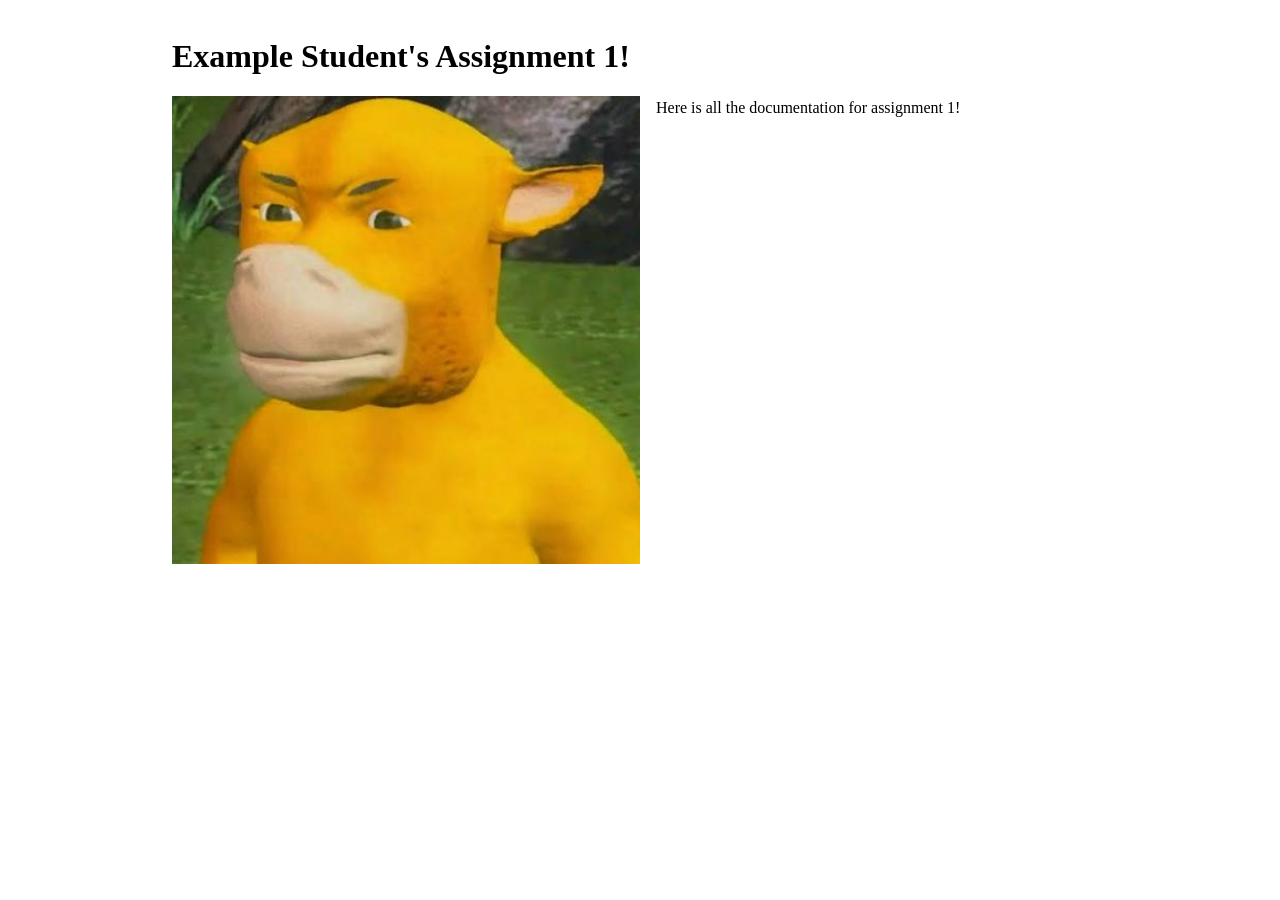
==== docs/a1.html @ b8e3e9c8 "change the style of the website" ====
<!DOCTYPE html>
<html>
  <head>
    <meta charset="utf-8" />
    <meta name="viewport" content="width=device-width, maximum-scale=1.0" />

    <title>Example Student's HCDE 439 Physical Computing Page!</title>

    <link href="style.css" rel="stylesheet" type="text/css" />
  </head>
  <body>
    <h1>Example Student's Assignment 1!</h1>
    <div class="header">
      <img src="牛来.jpg" />
      <p>Here is all the documentation for assignment 1!</p>
    </div>
  </body>
</html>
---- docs/style.css ----
@import url("https://fonts.googleapis.com/css2?family=Inter:wght@100;200;300;400;500;600;700;800;900&display=swap");

*,
*::before,
*::after {
  box-sizing: border-box;
}

* {
  margin: 0;
}

img,
picture,
video,
canvas,
svg {
  display: block;
  max-width: 80%;
}

body {
  font-family: "Apple Braille", serif;
  line-height: 1.5;
  -webkit-font-smoothing: antialiased;
  max-width: 1000px;
  padding: 2em;
  margin: auto;
}

h1 {
  font-weight: 800;
}

h2 {
  font-weight: 700;
}

.header {
  display: flex;
  gap: 1em;
  margin-top: 1em;
}

.header img {
  width: 50%;
  object-fit: cover;
}

.grid {
  display: grid;
  grid-template-columns: repeat(auto-fit, minmax(250px, 1fr));
  gap: 1em;
  margin-top: 2em;
}

.assignment a {
  color: #070808;
  text-decoration: none;
}

.assignment a:hover {
  color: #00c4e2;
}

.assignment img {
  aspect-ratio: 1;
  object-fit: cover;
}

.assignment p {
  margin-top: 0.5em;
}
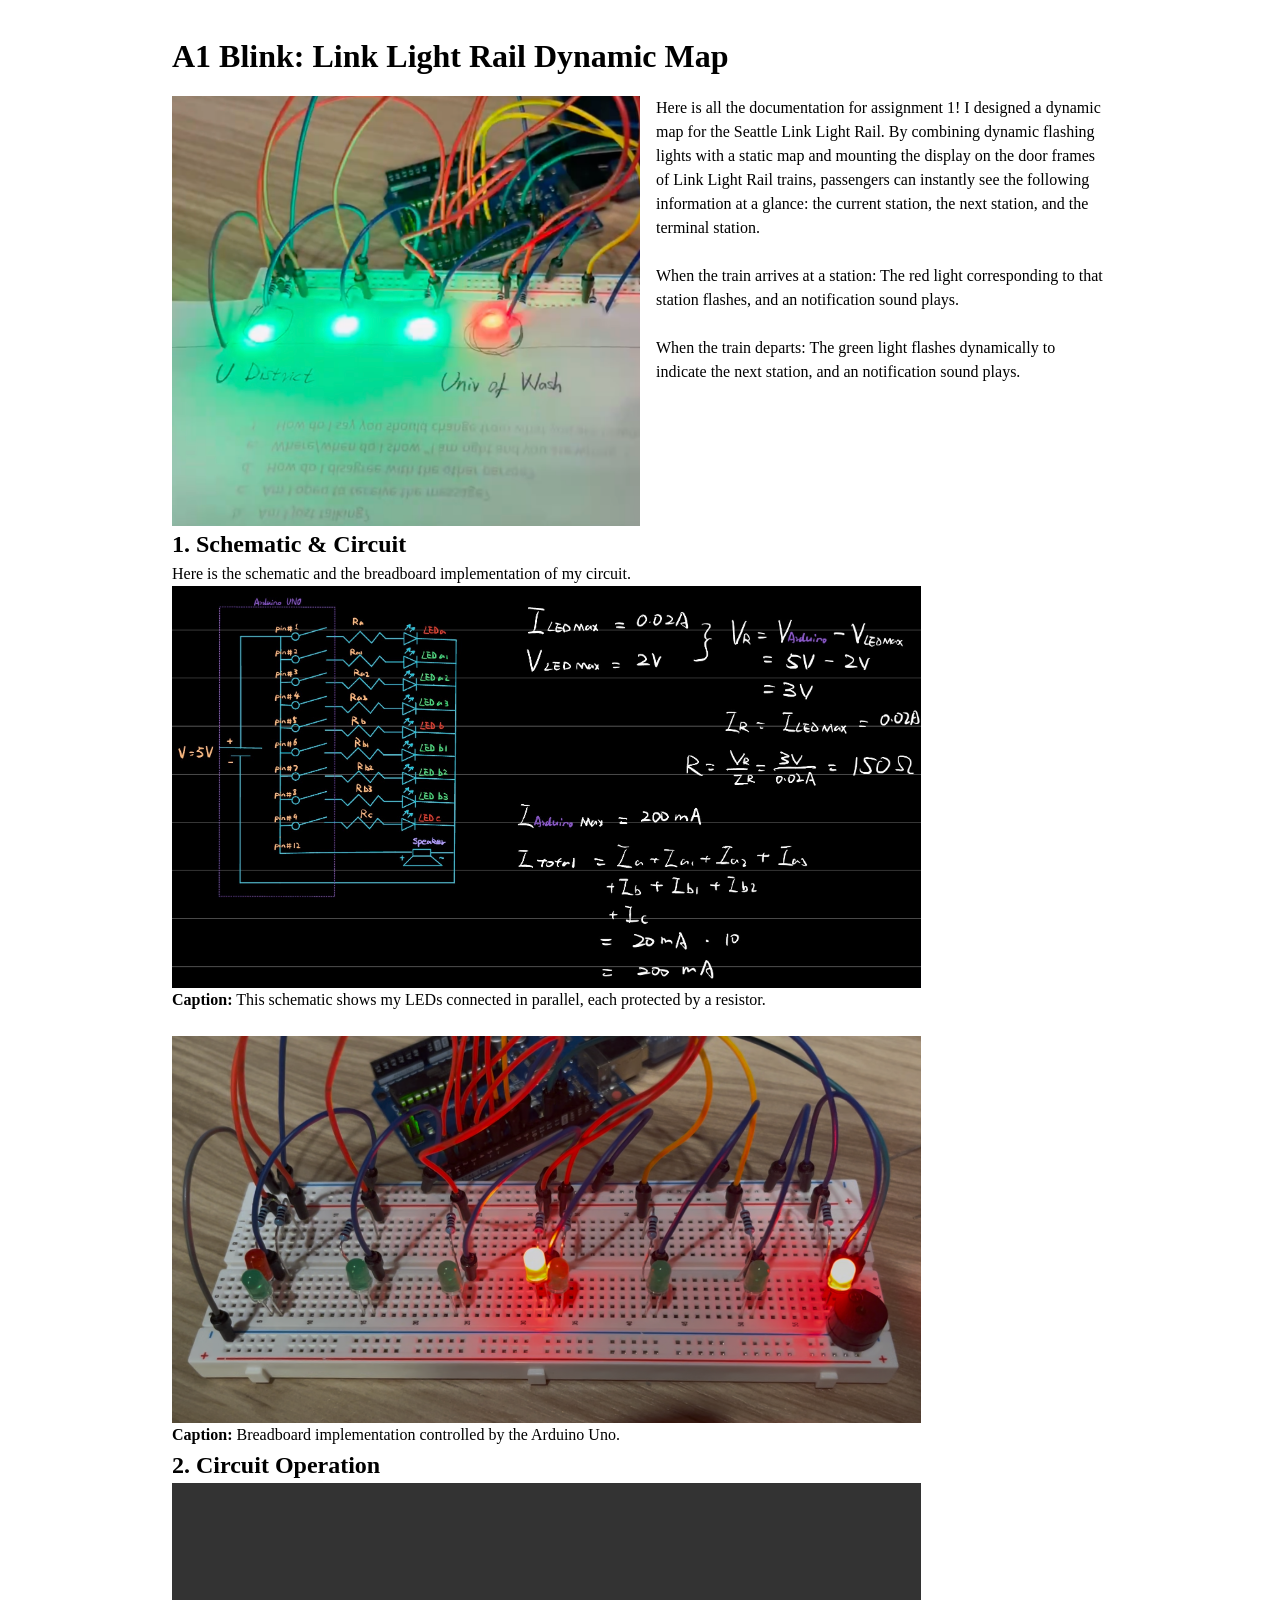
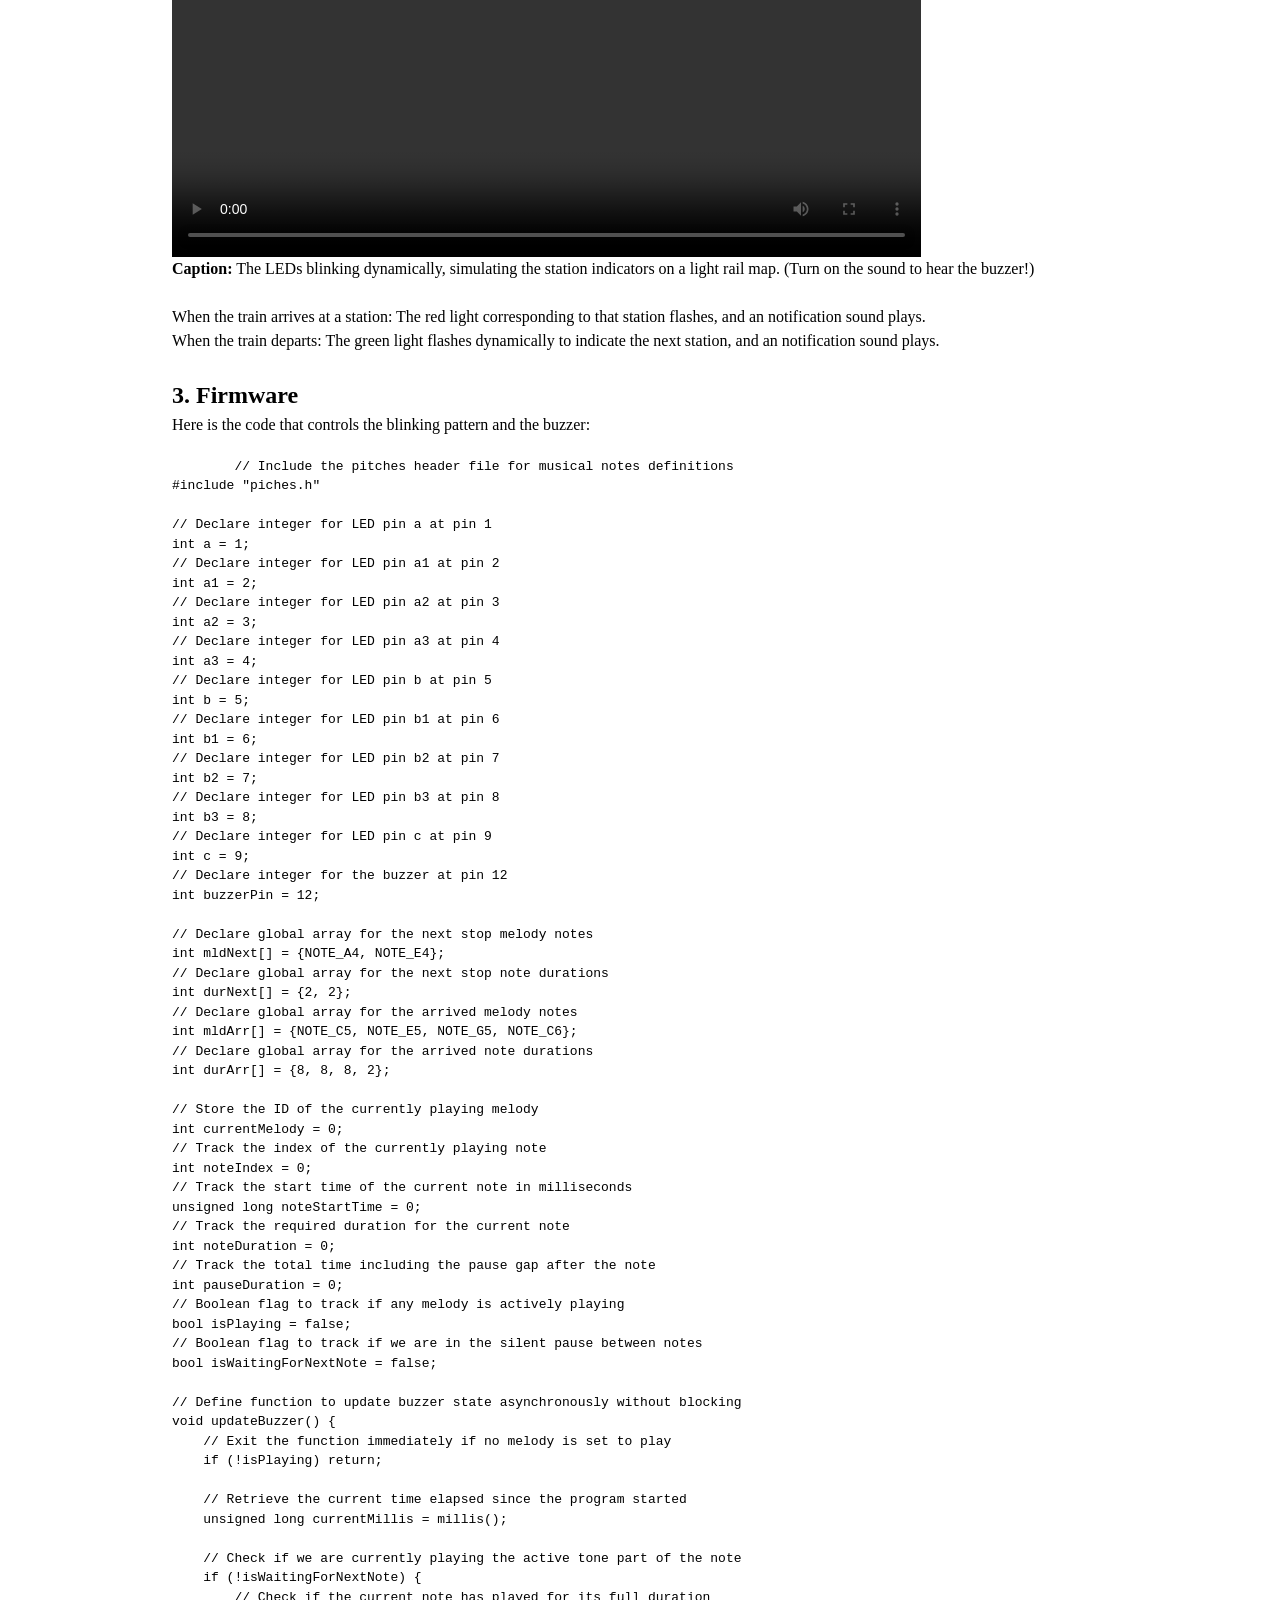
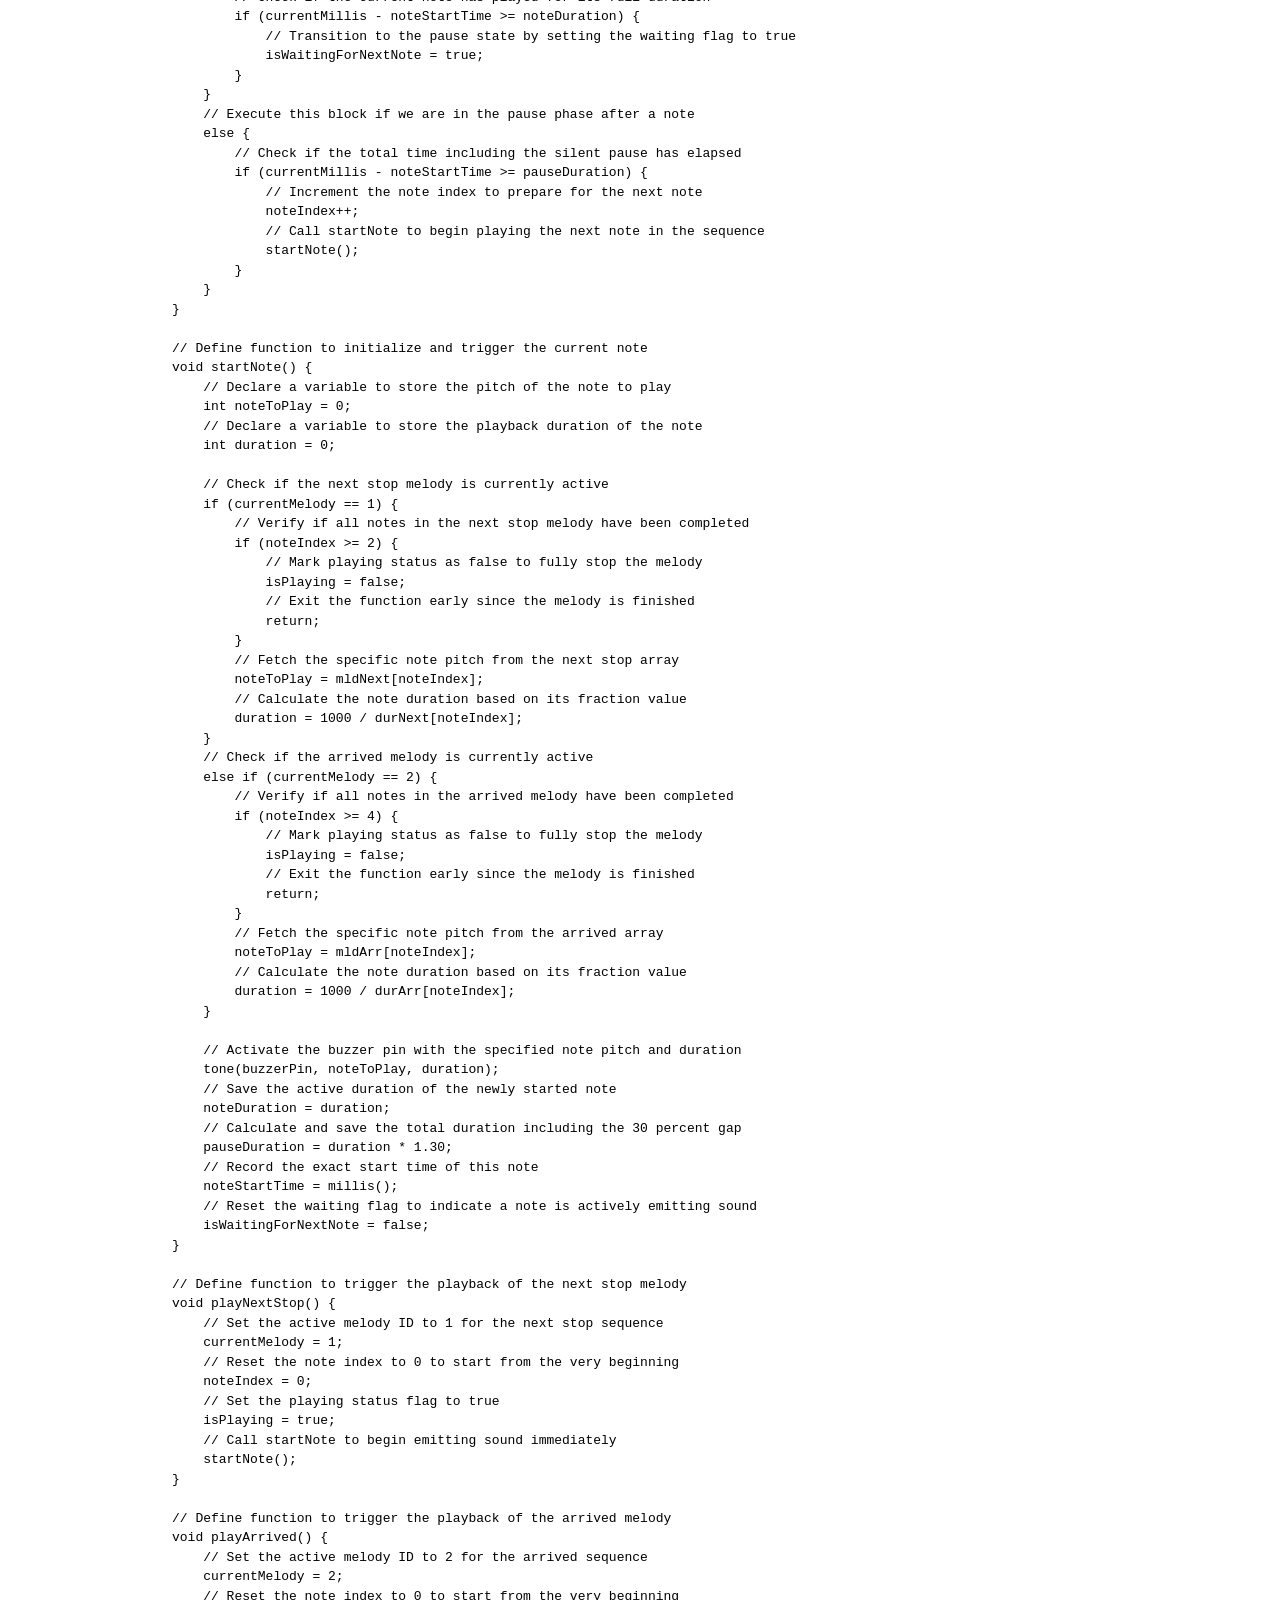
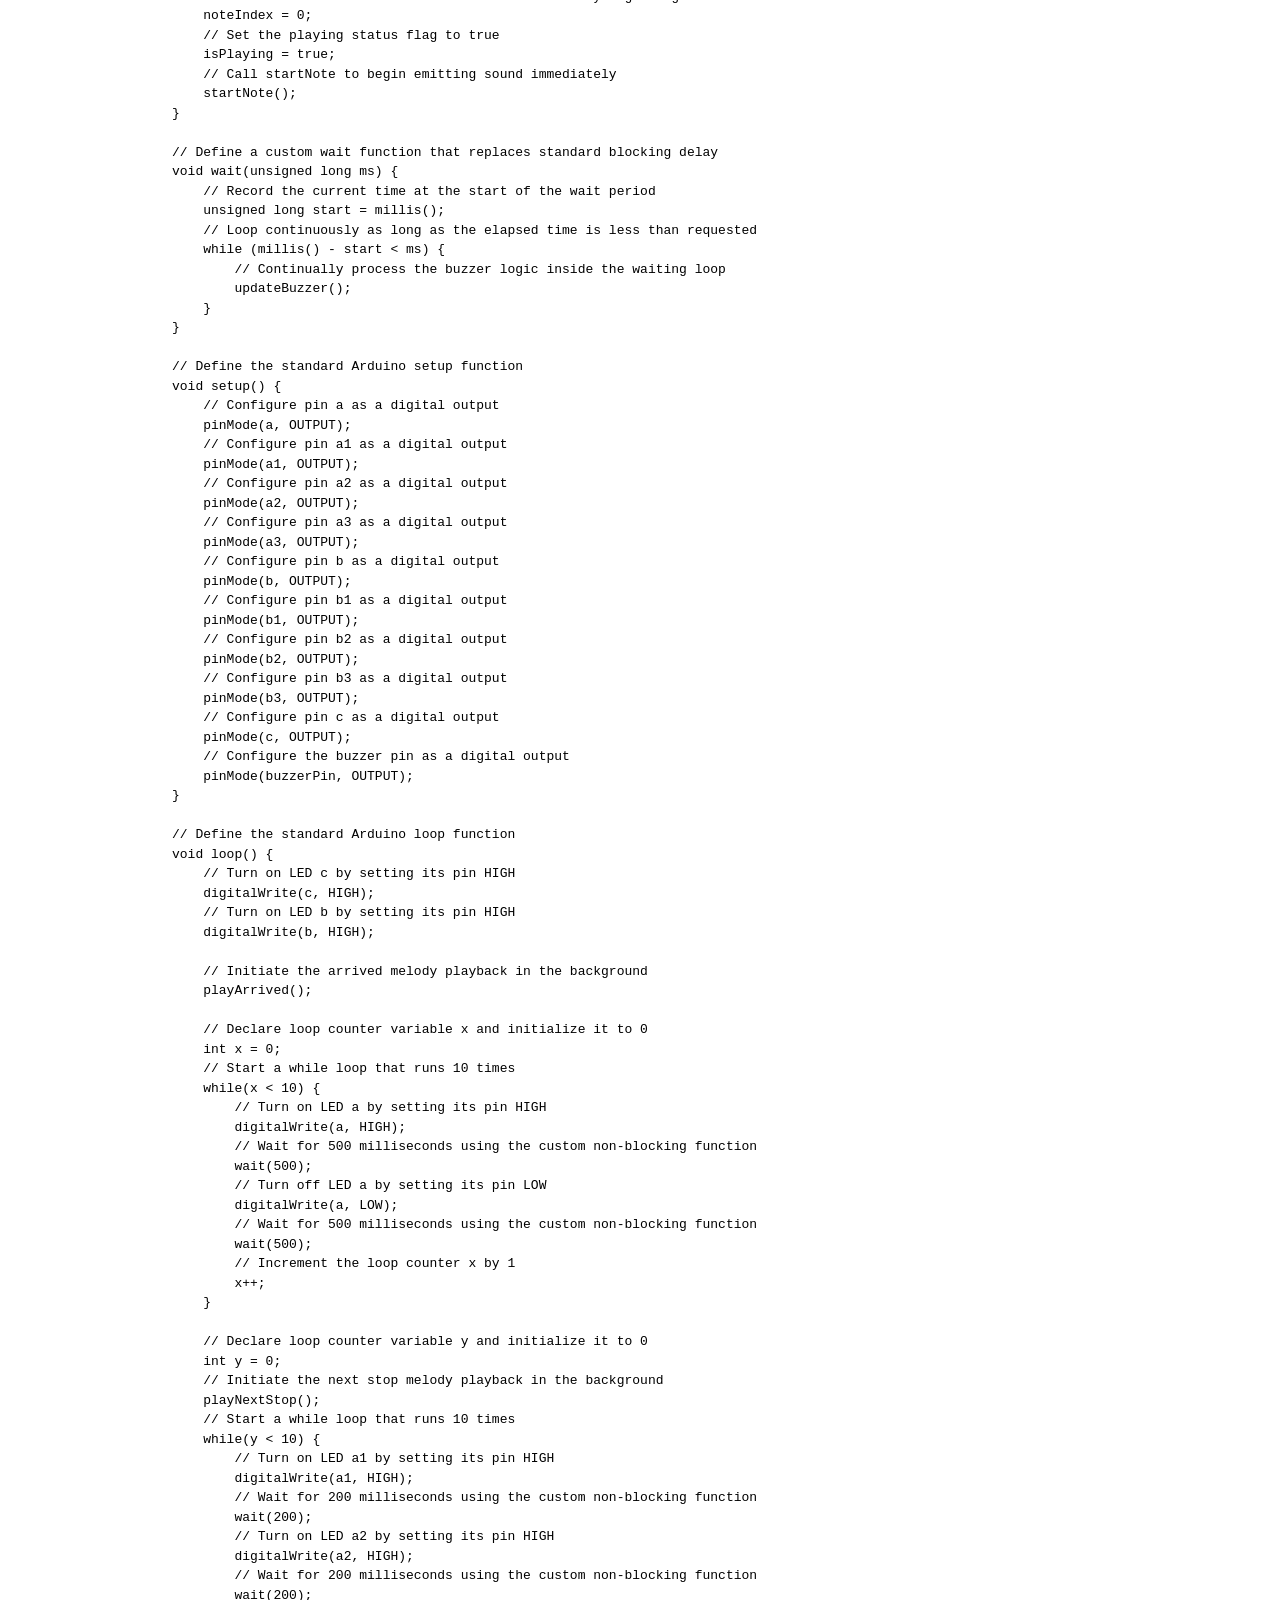
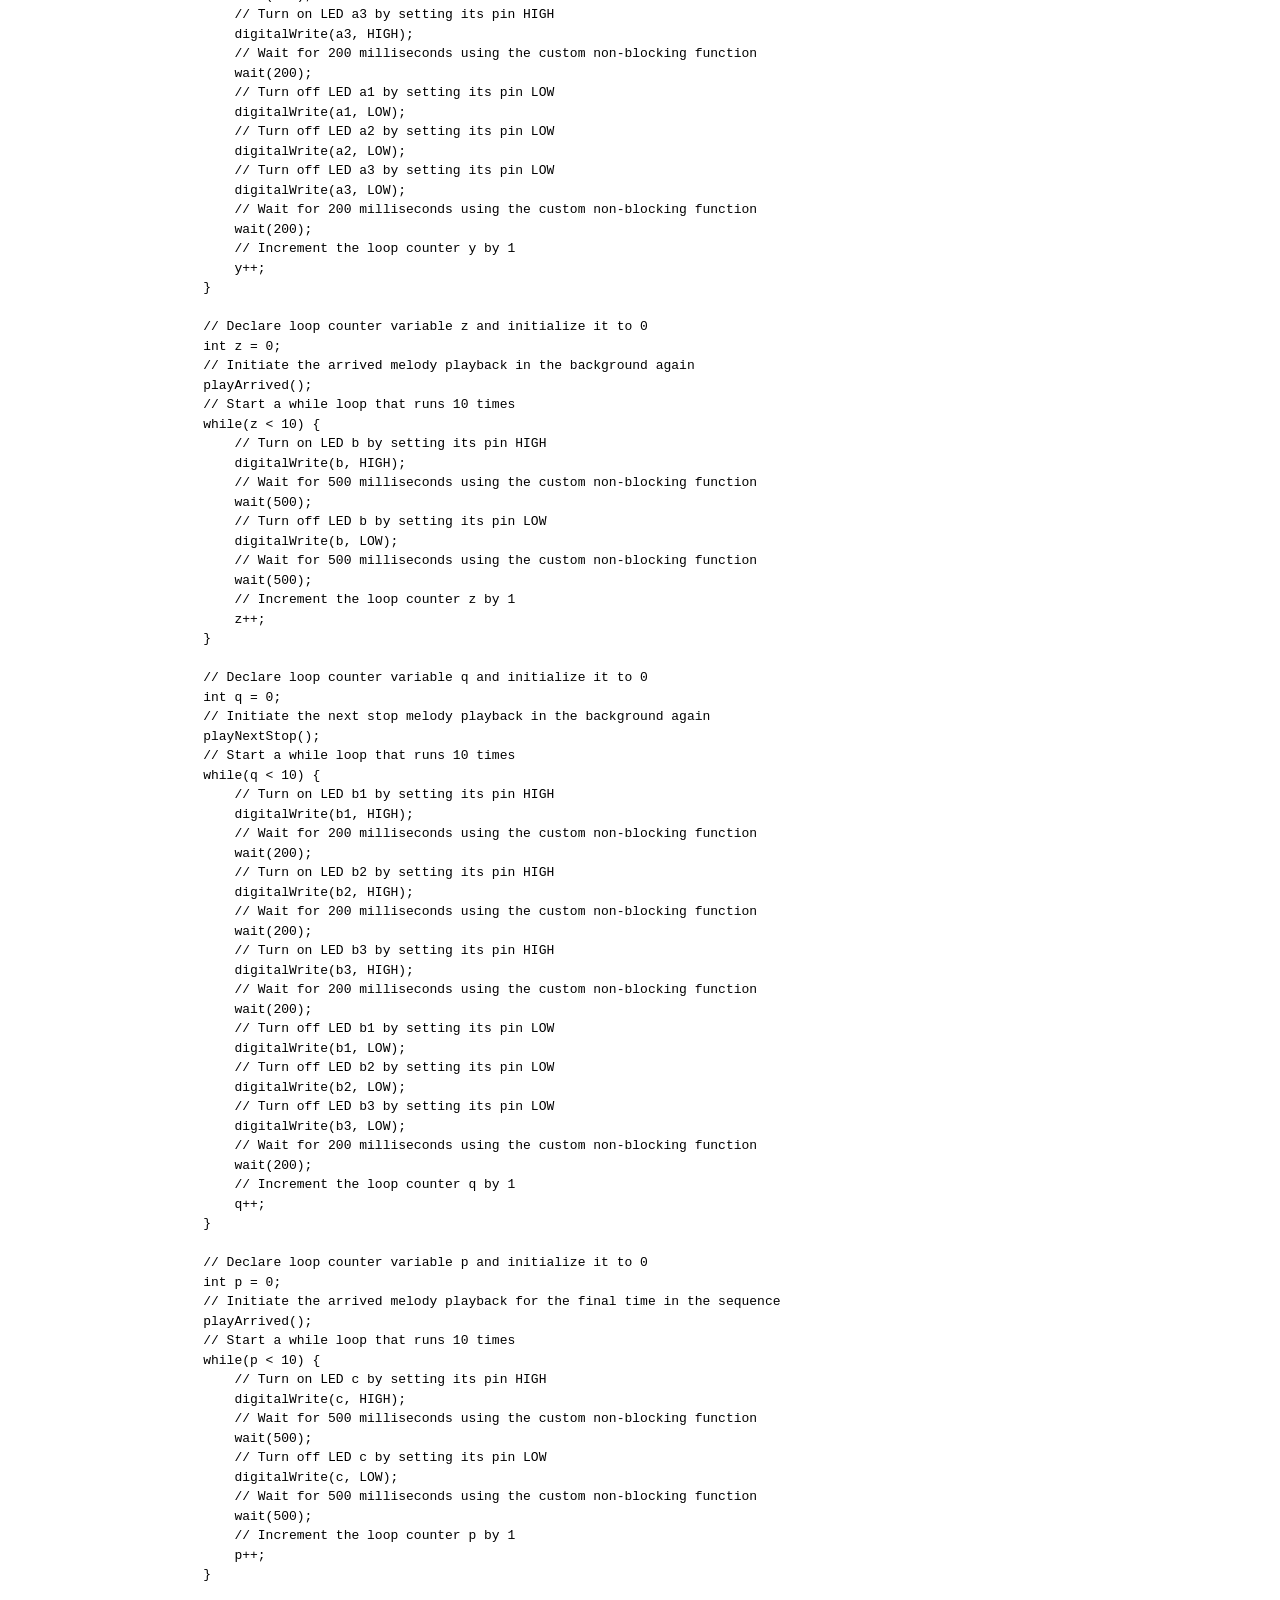
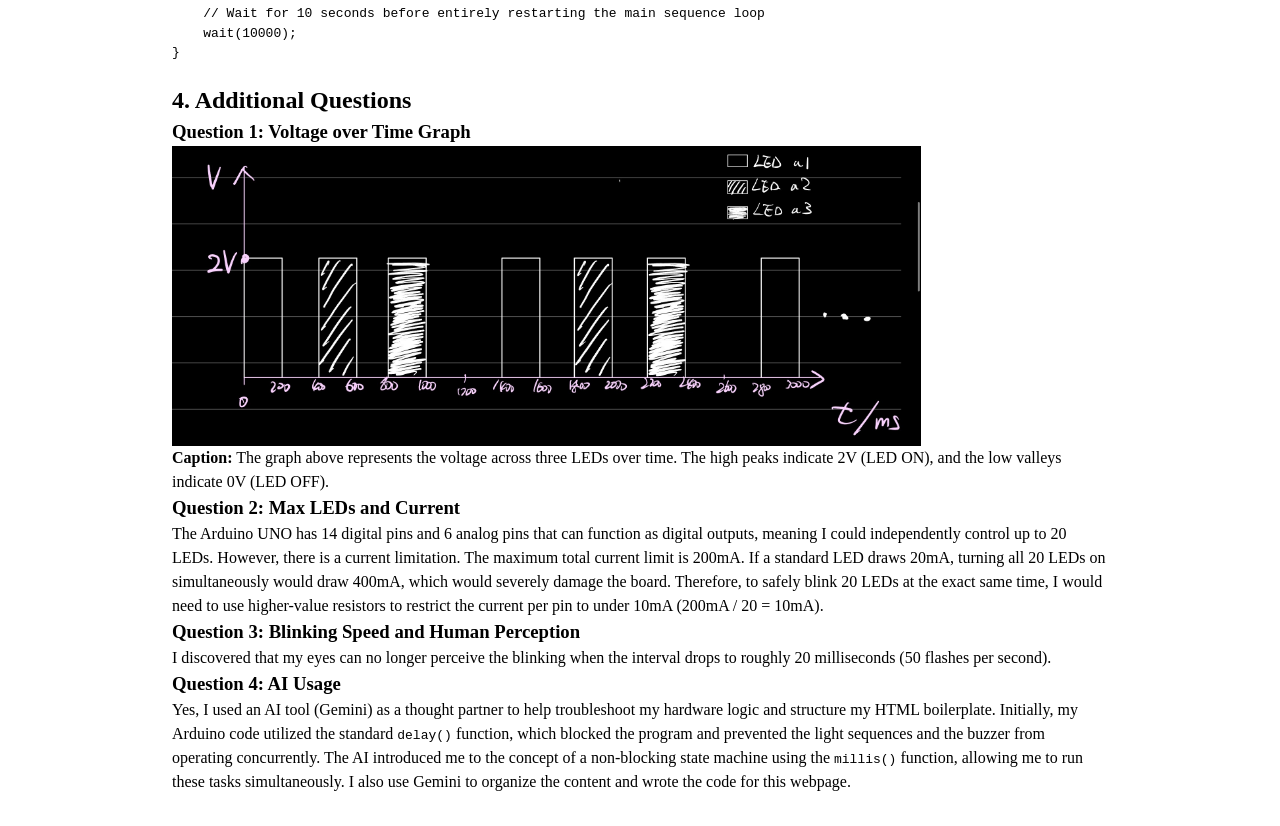
==== commit 59db6fc7: "up date A1" ====
--- a/docs/a1.html
+++ b/docs/a1.html
@@ -3,16 +3,383 @@
   <head>
     <meta charset="utf-8" />
     <meta name="viewport" content="width=device-width, maximum-scale=1.0" />
-
-    <title>Example Student's HCDE 439 Physical Computing Page!</title>
-
+    <title>A1 Blink: Link Light Rail Dynamic Map</title>
     <link href="style.css" rel="stylesheet" type="text/css" />
   </head>
   <body>
-    <h1>Example Student's Assignment 1!</h1>
+    <h1>A1 Blink: Link Light Rail Dynamic Map</h1>
+    
     <div class="header">
-      <img src="牛来.jpg" />
-      <p>Here is all the documentation for assignment 1!</p>
-    </div>
+      <img src="A1 Blink pic.jpg" alt="Cover photo of my light rail map project" />
+      <p>Here is all the documentation for assignment 1! I designed a dynamic map for the Seattle Link Light Rail. By combining dynamic flashing lights with a static map and mounting the display on the door frames of Link Light Rail trains, passengers can instantly see the following information at a glance: the current station, the next station, and the terminal station.
+        <br />
+        <br />When the train arrives at a station: The red light corresponding to that station flashes, and an notification sound plays.
+        <br />
+        <br />When the train departs: The green light flashes dynamically to indicate the next station, and an notification sound plays.</p>
+    </div>
+
+    <div class="section">
+      <h2>1. Schematic & Circuit</h2>
+      <p>Here is the schematic and the breadboard implementation of my circuit.</p>
+      
+      <img src="闪灯电路图.jpg" alt="Circuit Schematic" />
+      <p><strong>Caption:</strong> This schematic shows my LEDs connected in parallel, each protected by a resistor. </p>
+      <br />
+      <img src="插线电路图.jpg" alt="Breadboard Circuit" />
+      <p><strong>Caption:</strong> Breadboard implementation controlled by the Arduino Uno.</p>
+    </div>
+
+    <div class="section">
+      <h2>2. Circuit Operation</h2>
+    
+      <!-- 使用 video 标签插入 MP4，添加 controls 属性显示播放控制条，width="100%" 让视频适应屏幕宽度 -->
+      <video width="100%" controls>
+        <!-- 请把 operation_placeholder.mp4 替换为你真实的 MP4 文件名 -->
+        <source src="动态地图.mp4" type="video/mp4" />
+        <!-- 这行文字只会在用户的浏览器太老旧，不支持视频播放时显示 -->
+        Your browser does not support the video tag.
+      </video>
+    
+      <p><strong>Caption:</strong> The LEDs blinking dynamically, simulating the station indicators on a light rail map. (Turn on the sound to hear the buzzer!)
+        <br />
+        <br />When the train arrives at a station: The red light corresponding to that station flashes, and an notification sound plays.
+        <br />When the train departs: The green light flashes dynamically to indicate the next station, and an notification sound plays.
+        <br />
+        <br />
+      </p>
+    </div>
+
+    <div class="section">
+      <h2>3. Firmware</h2>
+      <p>Here is the code that controls the blinking pattern and the buzzer: </p>
+      <pre><code>
+        // Include the pitches header file for musical notes definitions
+#include "piches.h"
+
+// Declare integer for LED pin a at pin 1
+int a = 1;
+// Declare integer for LED pin a1 at pin 2
+int a1 = 2;
+// Declare integer for LED pin a2 at pin 3
+int a2 = 3;
+// Declare integer for LED pin a3 at pin 4
+int a3 = 4;
+// Declare integer for LED pin b at pin 5
+int b = 5;
+// Declare integer for LED pin b1 at pin 6
+int b1 = 6;
+// Declare integer for LED pin b2 at pin 7
+int b2 = 7;
+// Declare integer for LED pin b3 at pin 8
+int b3 = 8;
+// Declare integer for LED pin c at pin 9
+int c = 9;
+// Declare integer for the buzzer at pin 12
+int buzzerPin = 12;
+
+// Declare global array for the next stop melody notes
+int mldNext[] = {NOTE_A4, NOTE_E4};
+// Declare global array for the next stop note durations
+int durNext[] = {2, 2};
+// Declare global array for the arrived melody notes
+int mldArr[] = {NOTE_C5, NOTE_E5, NOTE_G5, NOTE_C6};
+// Declare global array for the arrived note durations
+int durArr[] = {8, 8, 8, 2};
+
+// Store the ID of the currently playing melody
+int currentMelody = 0;
+// Track the index of the currently playing note
+int noteIndex = 0;
+// Track the start time of the current note in milliseconds
+unsigned long noteStartTime = 0;
+// Track the required duration for the current note
+int noteDuration = 0;
+// Track the total time including the pause gap after the note
+int pauseDuration = 0;
+// Boolean flag to track if any melody is actively playing
+bool isPlaying = false;
+// Boolean flag to track if we are in the silent pause between notes
+bool isWaitingForNextNote = false;
+
+// Define function to update buzzer state asynchronously without blocking
+void updateBuzzer() {
+    // Exit the function immediately if no melody is set to play
+    if (!isPlaying) return;
+    
+    // Retrieve the current time elapsed since the program started
+    unsigned long currentMillis = millis();
+    
+    // Check if we are currently playing the active tone part of the note
+    if (!isWaitingForNextNote) {
+        // Check if the current note has played for its full duration
+        if (currentMillis - noteStartTime >= noteDuration) {
+            // Transition to the pause state by setting the waiting flag to true
+            isWaitingForNextNote = true;
+        }
+    }
+    // Execute this block if we are in the pause phase after a note
+    else {
+        // Check if the total time including the silent pause has elapsed
+        if (currentMillis - noteStartTime >= pauseDuration) {
+            // Increment the note index to prepare for the next note
+            noteIndex++;
+            // Call startNote to begin playing the next note in the sequence
+            startNote();
+        }
+    }
+}
+
+// Define function to initialize and trigger the current note
+void startNote() {
+    // Declare a variable to store the pitch of the note to play
+    int noteToPlay = 0;
+    // Declare a variable to store the playback duration of the note
+    int duration = 0;
+    
+    // Check if the next stop melody is currently active
+    if (currentMelody == 1) {
+        // Verify if all notes in the next stop melody have been completed
+        if (noteIndex >= 2) {
+            // Mark playing status as false to fully stop the melody
+            isPlaying = false;
+            // Exit the function early since the melody is finished
+            return;
+        }
+        // Fetch the specific note pitch from the next stop array
+        noteToPlay = mldNext[noteIndex];
+        // Calculate the note duration based on its fraction value
+        duration = 1000 / durNext[noteIndex];
+    }
+    // Check if the arrived melody is currently active
+    else if (currentMelody == 2) {
+        // Verify if all notes in the arrived melody have been completed
+        if (noteIndex >= 4) {
+            // Mark playing status as false to fully stop the melody
+            isPlaying = false;
+            // Exit the function early since the melody is finished
+            return;
+        }
+        // Fetch the specific note pitch from the arrived array
+        noteToPlay = mldArr[noteIndex];
+        // Calculate the note duration based on its fraction value
+        duration = 1000 / durArr[noteIndex];
+    }
+    
+    // Activate the buzzer pin with the specified note pitch and duration
+    tone(buzzerPin, noteToPlay, duration);
+    // Save the active duration of the newly started note
+    noteDuration = duration;
+    // Calculate and save the total duration including the 30 percent gap
+    pauseDuration = duration * 1.30;
+    // Record the exact start time of this note
+    noteStartTime = millis();
+    // Reset the waiting flag to indicate a note is actively emitting sound
+    isWaitingForNextNote = false;
+}
+
+// Define function to trigger the playback of the next stop melody
+void playNextStop() {
+    // Set the active melody ID to 1 for the next stop sequence
+    currentMelody = 1;
+    // Reset the note index to 0 to start from the very beginning
+    noteIndex = 0;
+    // Set the playing status flag to true
+    isPlaying = true;
+    // Call startNote to begin emitting sound immediately
+    startNote();
+}
+
+// Define function to trigger the playback of the arrived melody
+void playArrived() {
+    // Set the active melody ID to 2 for the arrived sequence
+    currentMelody = 2;
+    // Reset the note index to 0 to start from the very beginning
+    noteIndex = 0;
+    // Set the playing status flag to true
+    isPlaying = true;
+    // Call startNote to begin emitting sound immediately
+    startNote();
+}
+
+// Define a custom wait function that replaces standard blocking delay
+void wait(unsigned long ms) {
+    // Record the current time at the start of the wait period
+    unsigned long start = millis();
+    // Loop continuously as long as the elapsed time is less than requested
+    while (millis() - start < ms) {
+        // Continually process the buzzer logic inside the waiting loop
+        updateBuzzer();
+    }
+}
+
+// Define the standard Arduino setup function
+void setup() {
+    // Configure pin a as a digital output
+    pinMode(a, OUTPUT);
+    // Configure pin a1 as a digital output
+    pinMode(a1, OUTPUT);
+    // Configure pin a2 as a digital output
+    pinMode(a2, OUTPUT);
+    // Configure pin a3 as a digital output
+    pinMode(a3, OUTPUT);
+    // Configure pin b as a digital output
+    pinMode(b, OUTPUT);
+    // Configure pin b1 as a digital output
+    pinMode(b1, OUTPUT);
+    // Configure pin b2 as a digital output
+    pinMode(b2, OUTPUT);
+    // Configure pin b3 as a digital output
+    pinMode(b3, OUTPUT);
+    // Configure pin c as a digital output
+    pinMode(c, OUTPUT);
+    // Configure the buzzer pin as a digital output
+    pinMode(buzzerPin, OUTPUT);
+}
+
+// Define the standard Arduino loop function
+void loop() {
+    // Turn on LED c by setting its pin HIGH
+    digitalWrite(c, HIGH);
+    // Turn on LED b by setting its pin HIGH
+    digitalWrite(b, HIGH);
+    
+    // Initiate the arrived melody playback in the background
+    playArrived();
+    
+    // Declare loop counter variable x and initialize it to 0
+    int x = 0;
+    // Start a while loop that runs 10 times
+    while(x < 10) {
+        // Turn on LED a by setting its pin HIGH
+        digitalWrite(a, HIGH);
+        // Wait for 500 milliseconds using the custom non-blocking function
+        wait(500);
+        // Turn off LED a by setting its pin LOW
+        digitalWrite(a, LOW);
+        // Wait for 500 milliseconds using the custom non-blocking function
+        wait(500);
+        // Increment the loop counter x by 1
+        x++;
+    }
+    
+    // Declare loop counter variable y and initialize it to 0
+    int y = 0;
+    // Initiate the next stop melody playback in the background
+    playNextStop();
+    // Start a while loop that runs 10 times
+    while(y < 10) {
+        // Turn on LED a1 by setting its pin HIGH
+        digitalWrite(a1, HIGH);
+        // Wait for 200 milliseconds using the custom non-blocking function
+        wait(200);
+        // Turn on LED a2 by setting its pin HIGH
+        digitalWrite(a2, HIGH);
+        // Wait for 200 milliseconds using the custom non-blocking function
+        wait(200);
+        // Turn on LED a3 by setting its pin HIGH
+        digitalWrite(a3, HIGH);
+        // Wait for 200 milliseconds using the custom non-blocking function
+        wait(200);
+        // Turn off LED a1 by setting its pin LOW
+        digitalWrite(a1, LOW);
+        // Turn off LED a2 by setting its pin LOW
+        digitalWrite(a2, LOW);
+        // Turn off LED a3 by setting its pin LOW
+        digitalWrite(a3, LOW);
+        // Wait for 200 milliseconds using the custom non-blocking function
+        wait(200);
+        // Increment the loop counter y by 1
+        y++;
+    }
+    
+    // Declare loop counter variable z and initialize it to 0
+    int z = 0;
+    // Initiate the arrived melody playback in the background again
+    playArrived();
+    // Start a while loop that runs 10 times
+    while(z < 10) {
+        // Turn on LED b by setting its pin HIGH
+        digitalWrite(b, HIGH);
+        // Wait for 500 milliseconds using the custom non-blocking function
+        wait(500);
+        // Turn off LED b by setting its pin LOW
+        digitalWrite(b, LOW);
+        // Wait for 500 milliseconds using the custom non-blocking function
+        wait(500);
+        // Increment the loop counter z by 1
+        z++;
+    }
+    
+    // Declare loop counter variable q and initialize it to 0
+    int q = 0;
+    // Initiate the next stop melody playback in the background again
+    playNextStop();
+    // Start a while loop that runs 10 times
+    while(q < 10) {
+        // Turn on LED b1 by setting its pin HIGH
+        digitalWrite(b1, HIGH);
+        // Wait for 200 milliseconds using the custom non-blocking function
+        wait(200);
+        // Turn on LED b2 by setting its pin HIGH
+        digitalWrite(b2, HIGH);
+        // Wait for 200 milliseconds using the custom non-blocking function
+        wait(200);
+        // Turn on LED b3 by setting its pin HIGH
+        digitalWrite(b3, HIGH);
+        // Wait for 200 milliseconds using the custom non-blocking function
+        wait(200);
+        // Turn off LED b1 by setting its pin LOW
+        digitalWrite(b1, LOW);
+        // Turn off LED b2 by setting its pin LOW
+        digitalWrite(b2, LOW);
+        // Turn off LED b3 by setting its pin LOW
+        digitalWrite(b3, LOW);
+        // Wait for 200 milliseconds using the custom non-blocking function
+        wait(200);
+        // Increment the loop counter q by 1
+        q++;
+    }
+    
+    // Declare loop counter variable p and initialize it to 0
+    int p = 0;
+    // Initiate the arrived melody playback for the final time in the sequence
+    playArrived();
+    // Start a while loop that runs 10 times
+    while(p < 10) {
+        // Turn on LED c by setting its pin HIGH
+        digitalWrite(c, HIGH);
+        // Wait for 500 milliseconds using the custom non-blocking function
+        wait(500);
+        // Turn off LED c by setting its pin LOW
+        digitalWrite(c, LOW);
+        // Wait for 500 milliseconds using the custom non-blocking function
+        wait(500);
+        // Increment the loop counter p by 1
+        p++;
+    }
+    
+    // Wait for 10 seconds before entirely restarting the main sequence loop
+    wait(10000);
+}
+      </code></pre>
+    </div>
+
+    <div class="section">
+      <h2>4. Additional Questions</h2>
+      
+      <h3>Question 1: Voltage over Time Graph</h3>
+      <img src="时间电压图.jpg" alt="Voltage vs Time Graph" />
+      <p><strong>Caption:</strong> The graph above represents the voltage across three LEDs over time. The high peaks indicate 2V (LED ON), and the low valleys indicate 0V (LED OFF).</p>
+      
+      <h3>Question 2: Max LEDs and Current</h3>
+      <p>The Arduino UNO has 14 digital pins and 6 analog pins that can function as digital outputs, meaning I could independently control up to 20 LEDs. However, there is a current limitation. The maximum total current limit is 200mA. If a standard LED draws 20mA, turning all 20 LEDs on simultaneously would draw 400mA, which would severely damage the board. Therefore, to safely blink 20 LEDs at the exact same time, I would need to use higher-value resistors to restrict the current per pin to under 10mA (200mA / 20 = 10mA).</p>
+      
+      <h3>Question 3: Blinking Speed and Human Perception</h3>
+      <p>I discovered that my eyes can no longer perceive the blinking when the interval drops to roughly 20 milliseconds (50 flashes per second).</p>
+      
+      <h3>Question 4: AI Usage</h3>
+      <p>Yes, I used an AI tool (Gemini) as a thought partner to help troubleshoot my hardware logic and structure my HTML boilerplate. Initially, my Arduino code utilized the standard <code>delay()</code> function, which blocked the program and prevented the light sequences and the buzzer from operating concurrently. The AI introduced me to the concept of a non-blocking state machine using the <code>millis()</code> function, allowing me to run these tasks simultaneously. I also use Gemini to organize the content and wrote the code for this webpage.</p>
+    </div>
+
   </body>
-</html>
+</html>
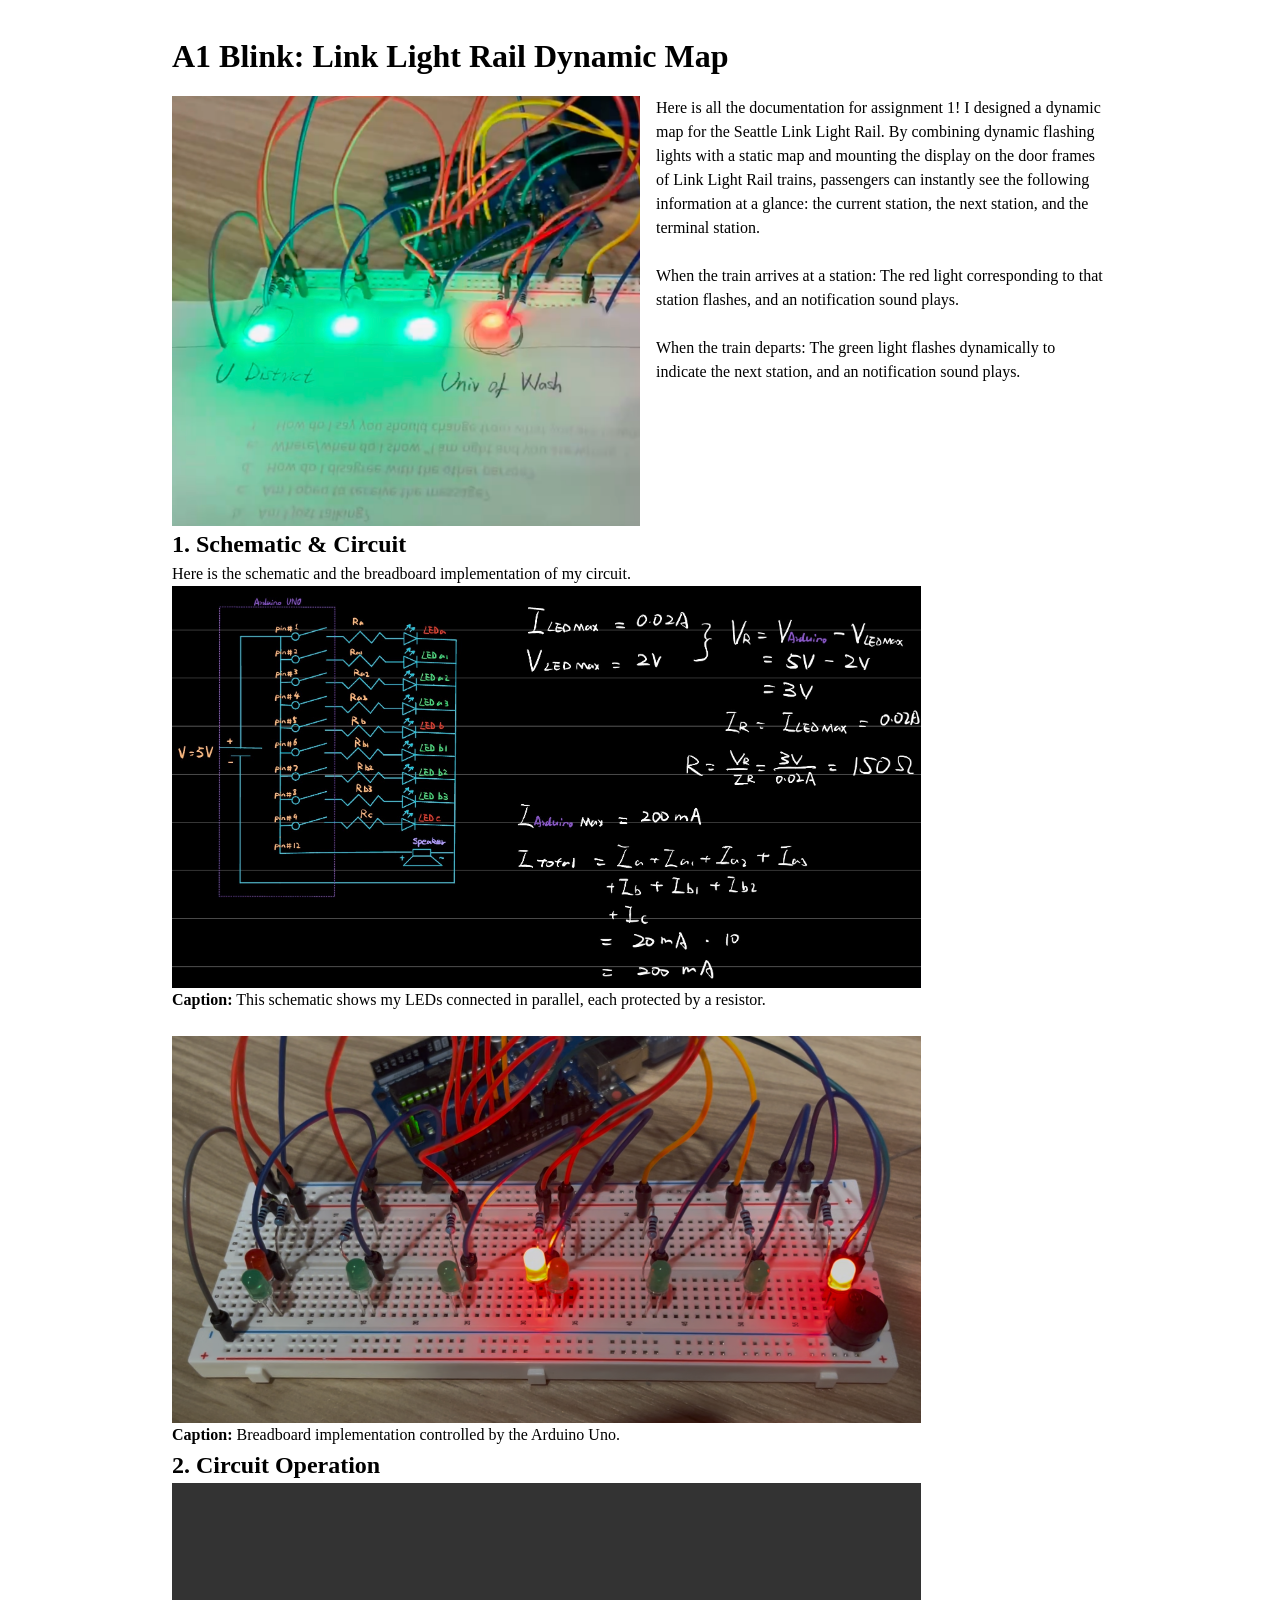
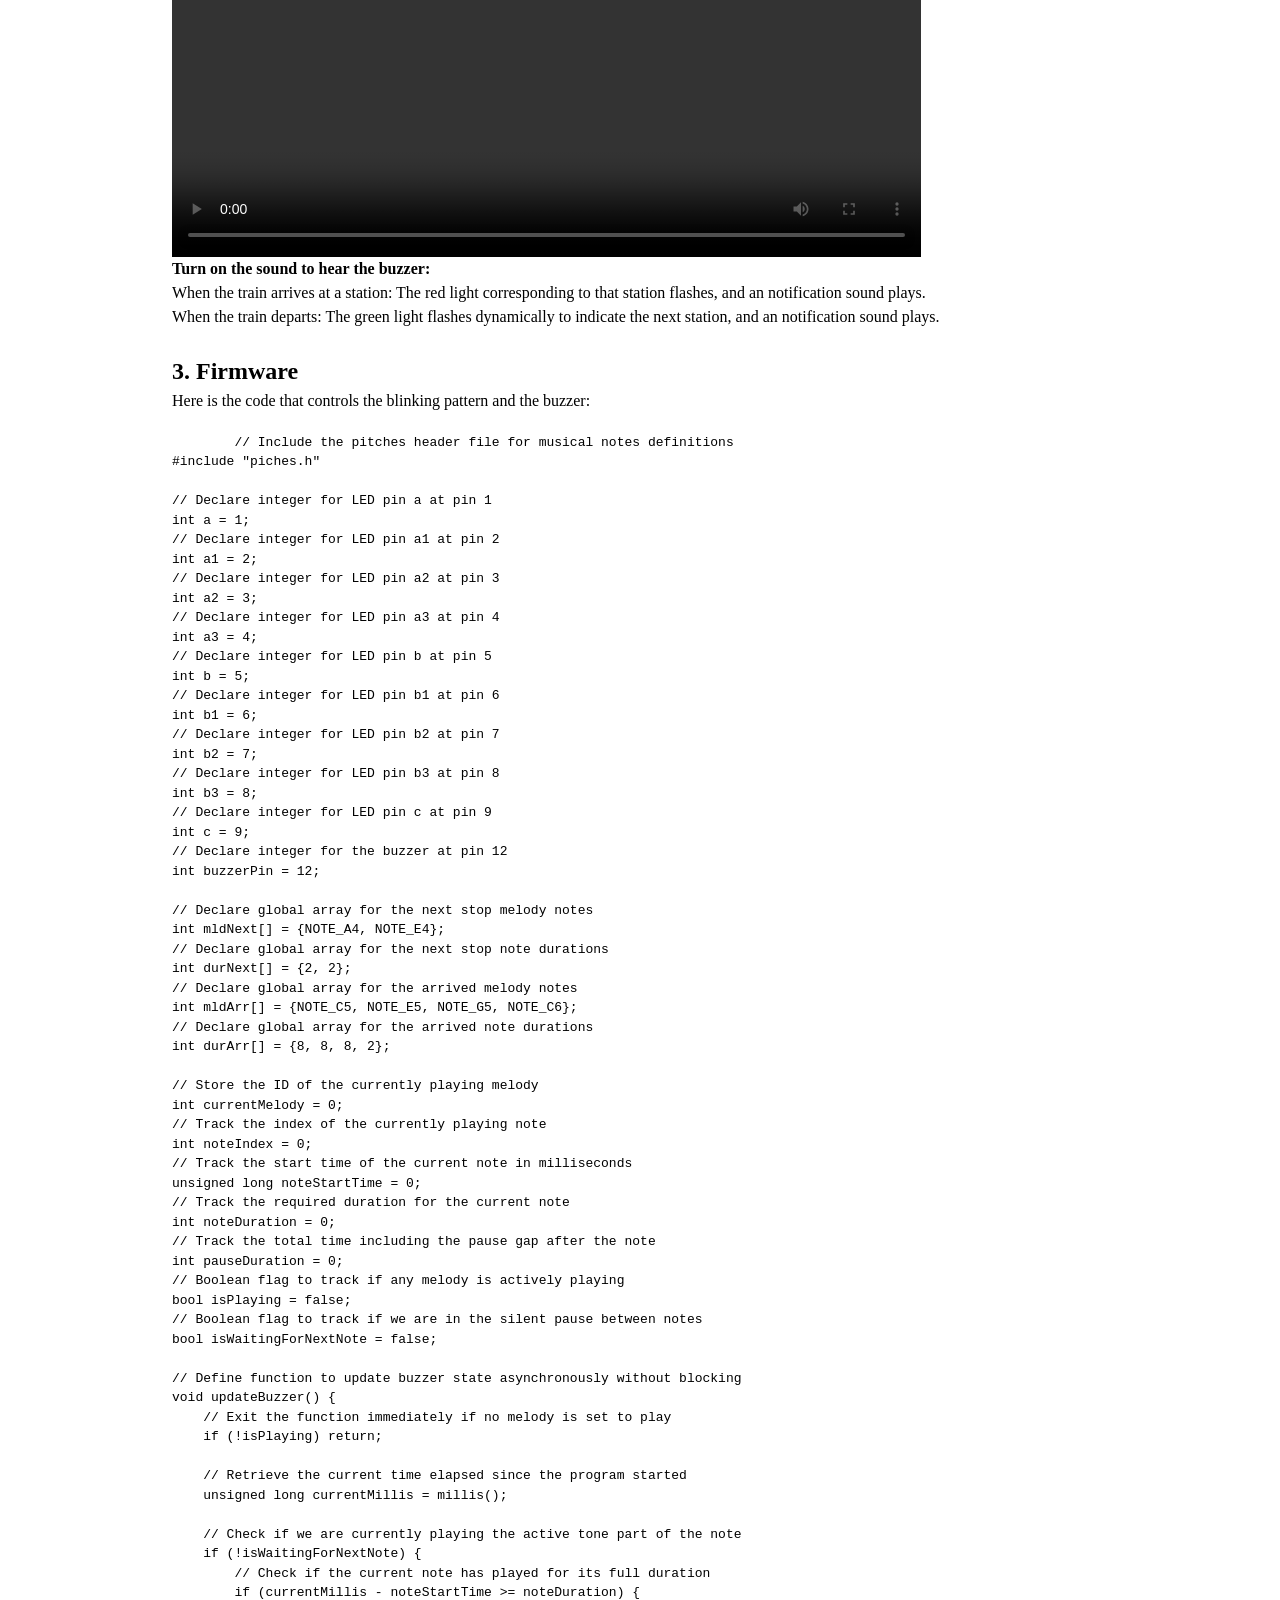
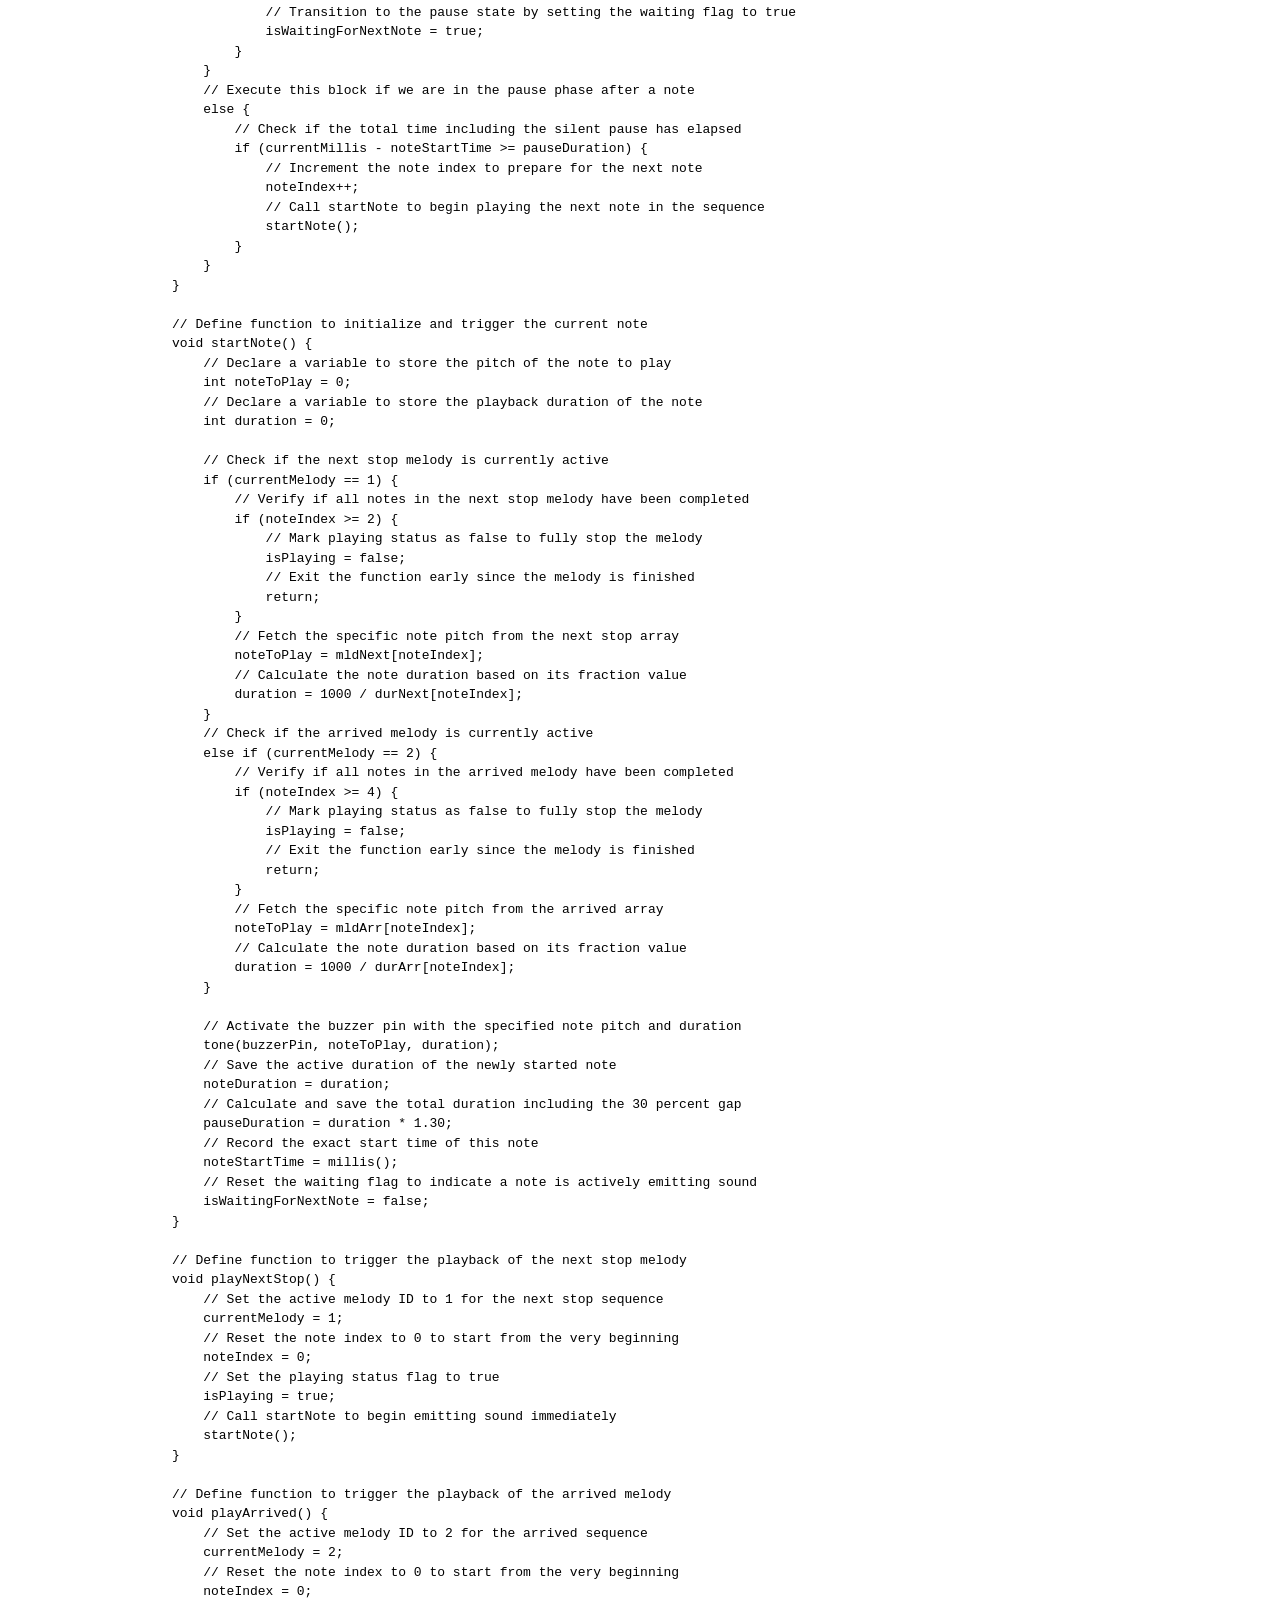
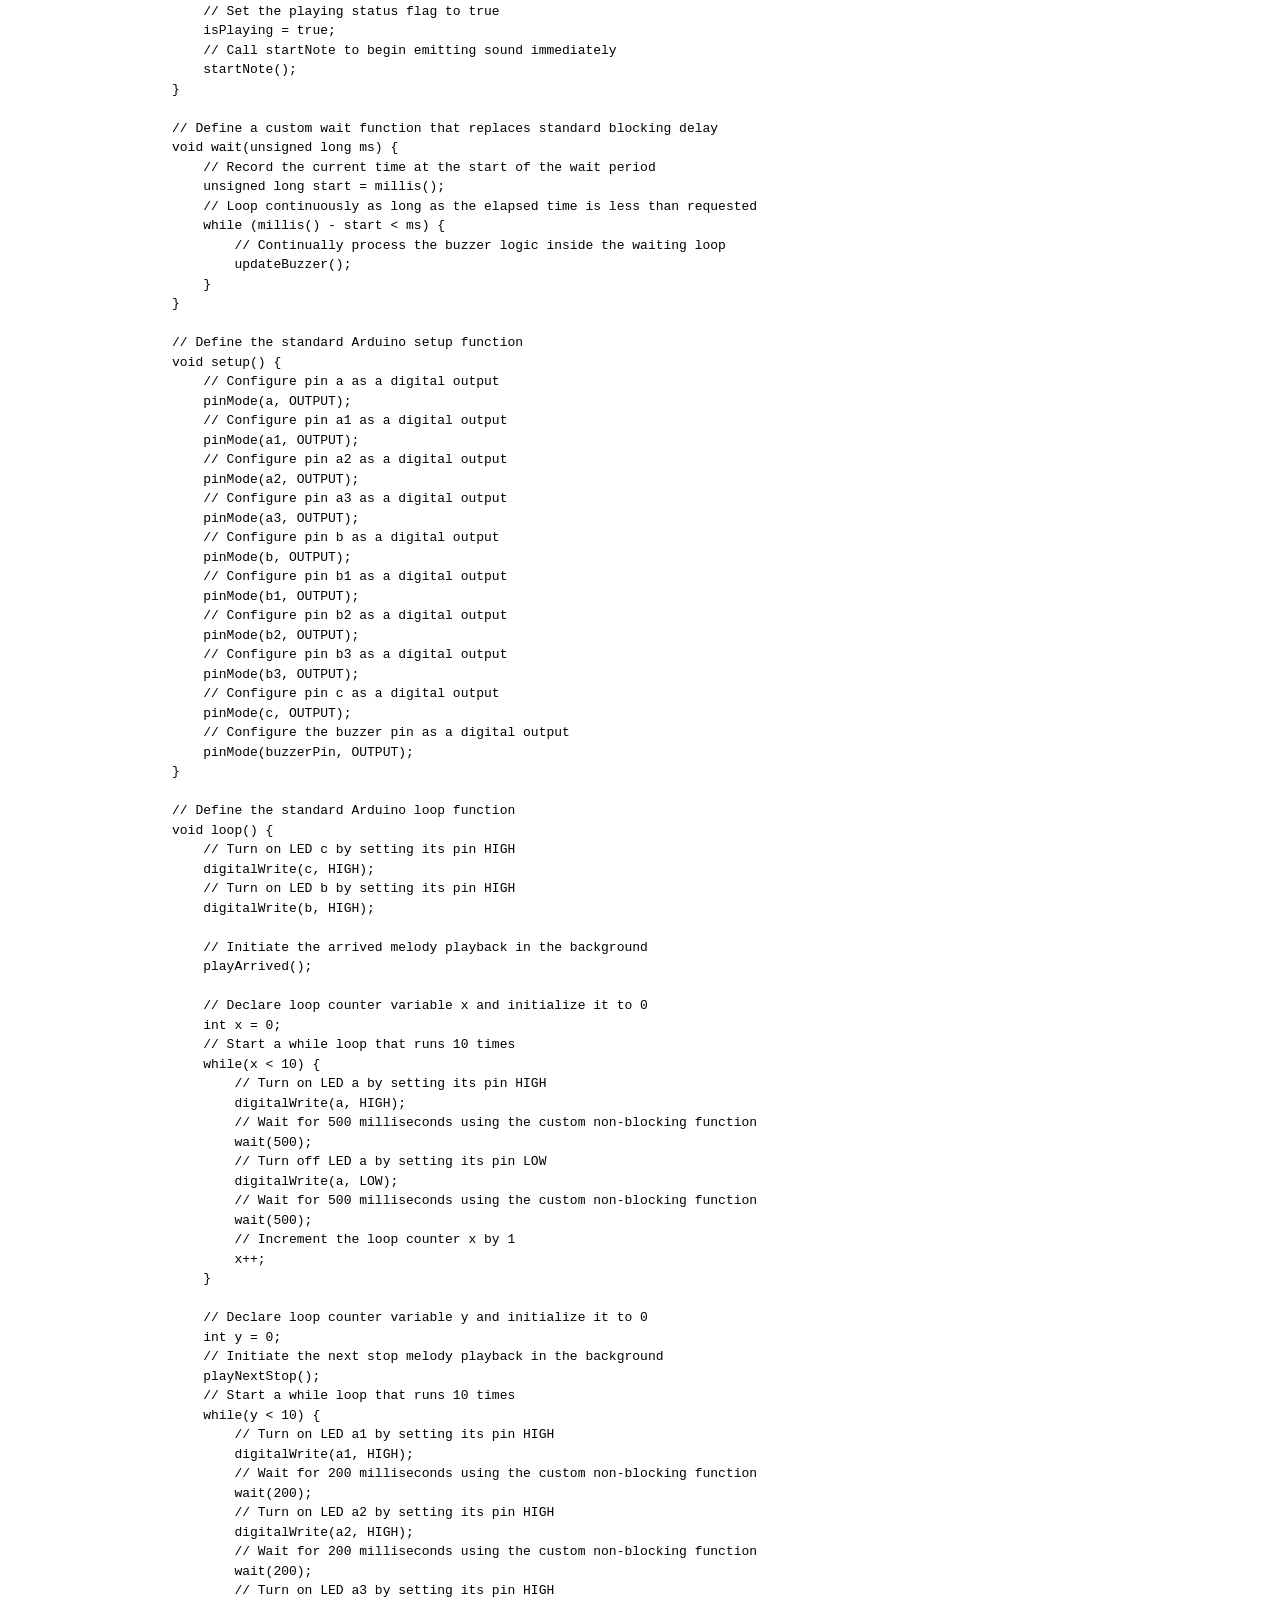
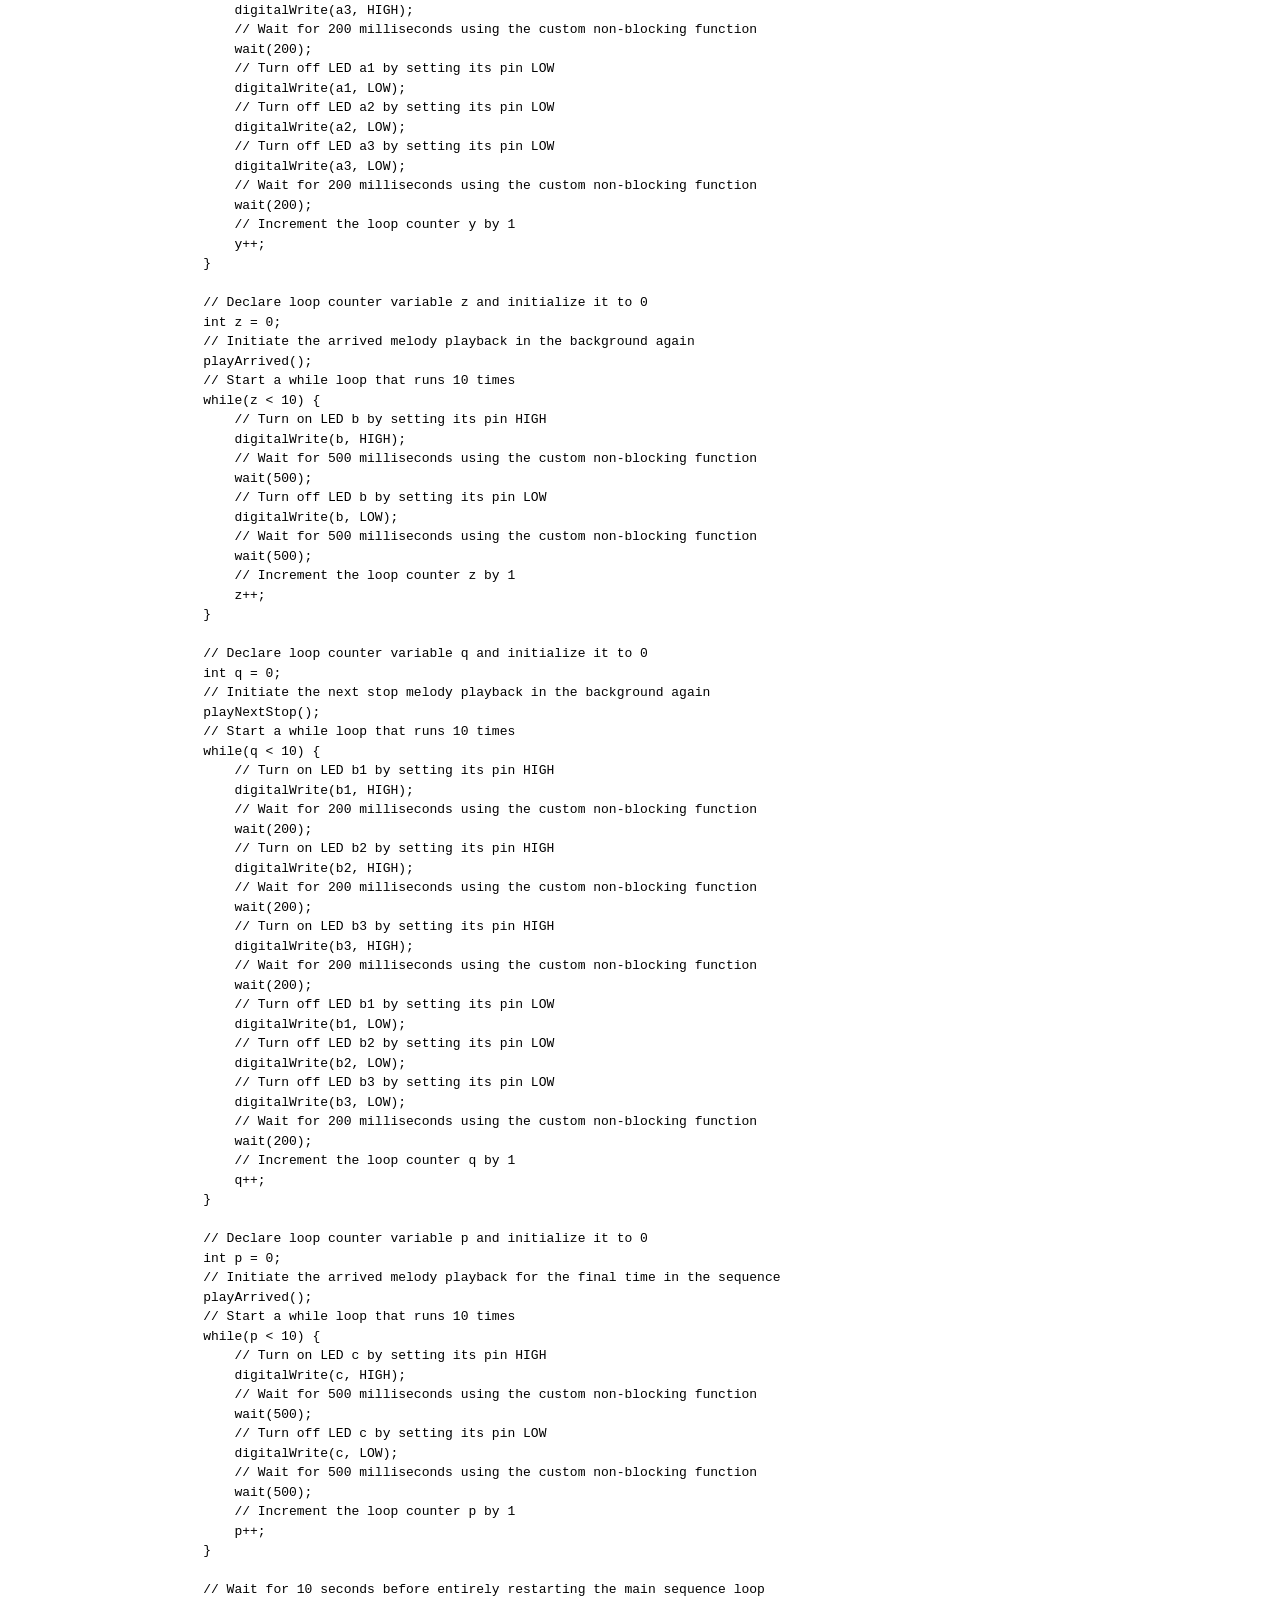
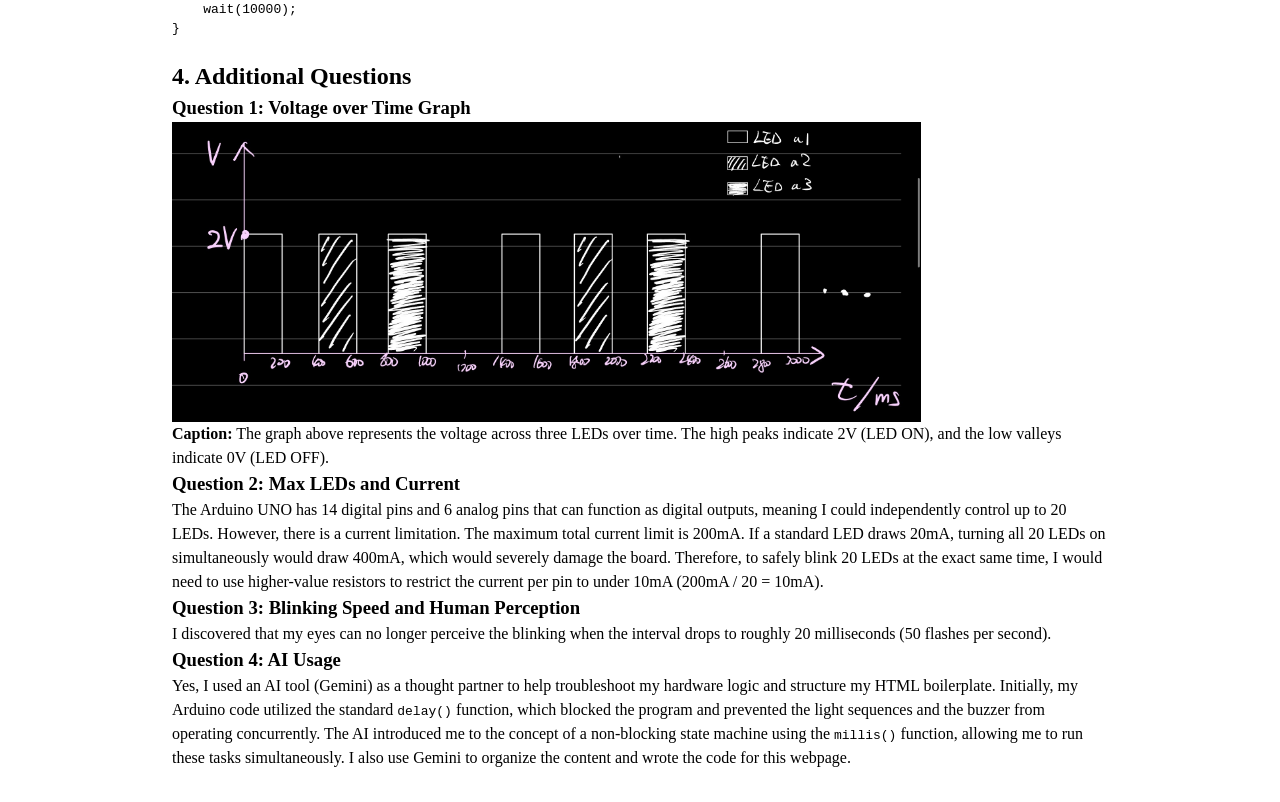
==== commit 8e3036bb: "Update a1.html" ====
--- a/docs/a1.html
+++ b/docs/a1.html
@@ -40,8 +40,7 @@
         Your browser does not support the video tag.
       </video>
     
-      <p><strong>Caption:</strong> The LEDs blinking dynamically, simulating the station indicators on a light rail map. (Turn on the sound to hear the buzzer!)
-        <br />
+      <p><strong>Turn on the sound to hear the buzzer:</strong> 
         <br />When the train arrives at a station: The red light corresponding to that station flashes, and an notification sound plays.
         <br />When the train departs: The green light flashes dynamically to indicate the next station, and an notification sound plays.
         <br />
